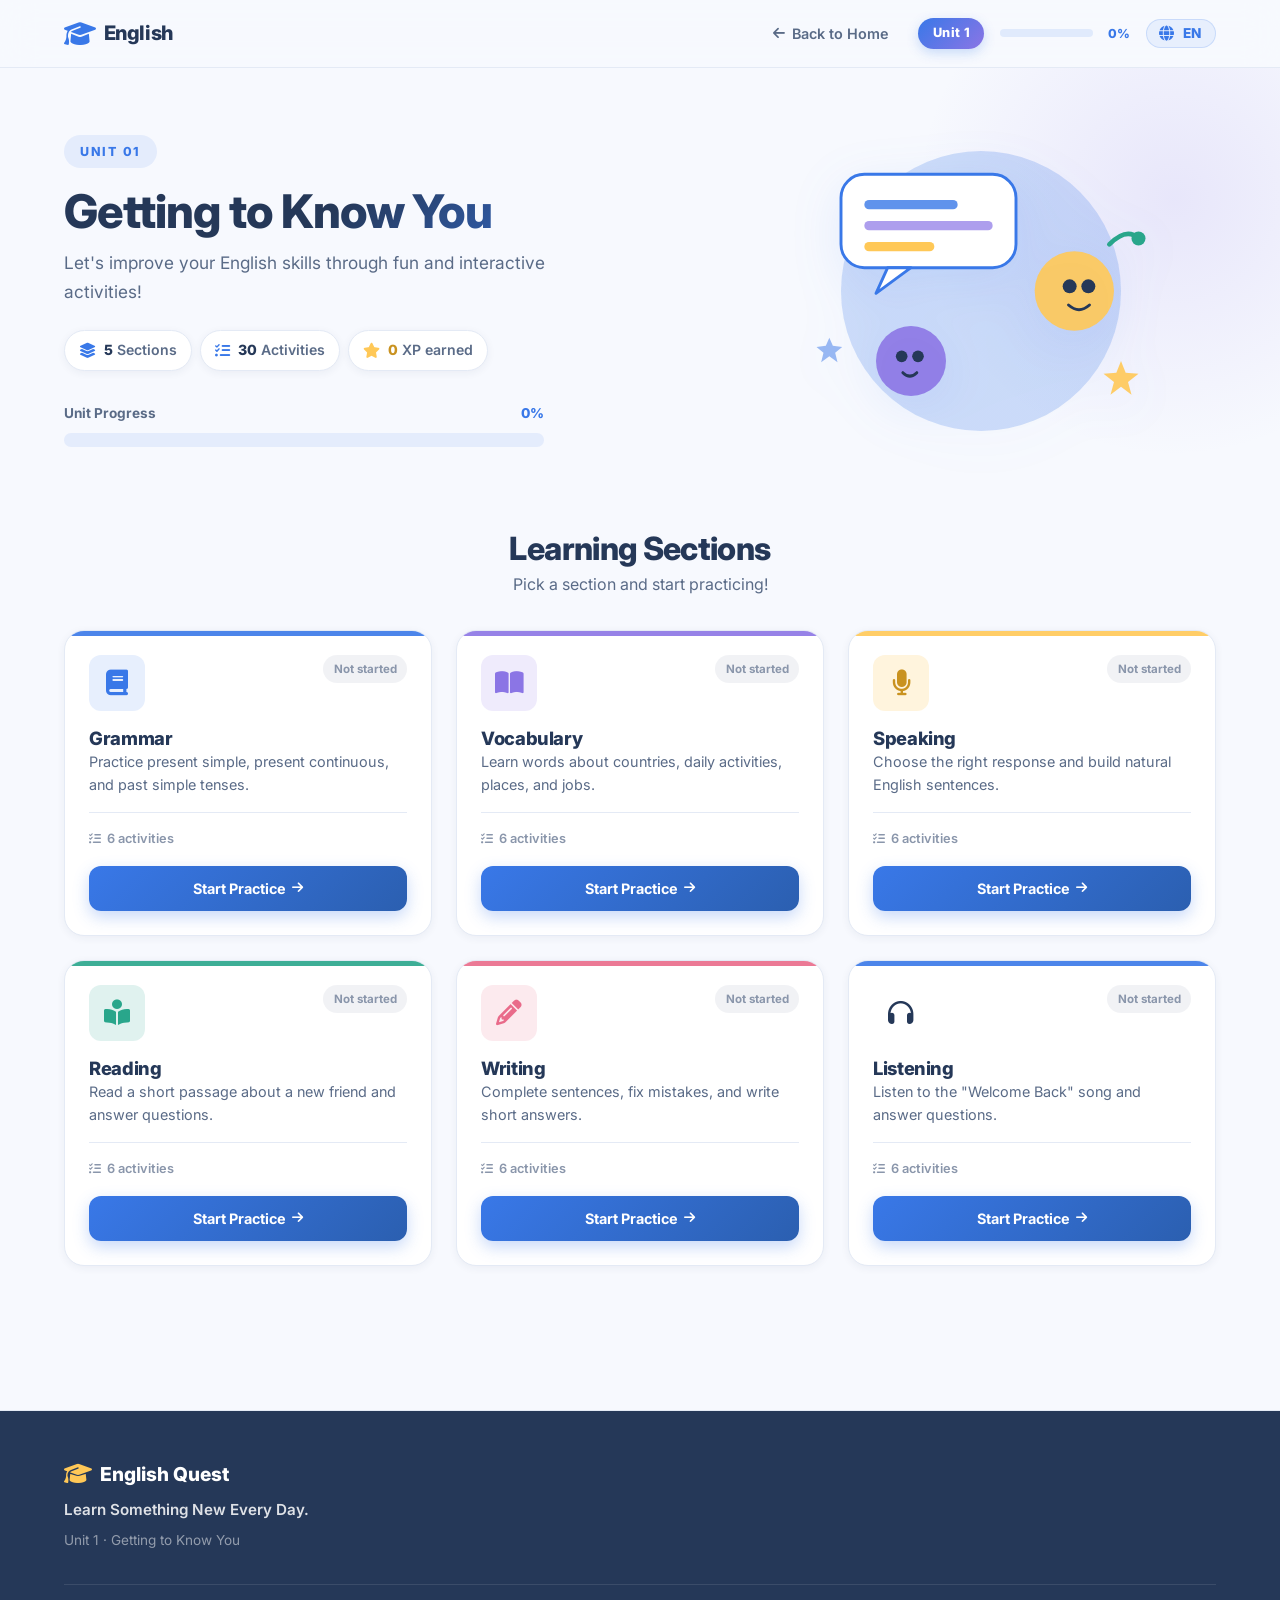
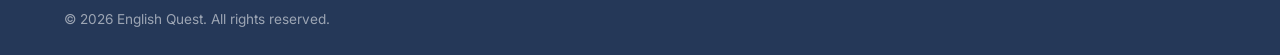
==== unit-1/unit-1.html @ ec6deb98 "version 2 of website" ====
<!DOCTYPE html>
<html lang="en" dir="ltr">
<head>
  <meta charset="UTF-8">
  <meta name="viewport" content="width=device-width, initial-scale=1.0">
  <title>Unit 1 · Getting to Know You · English Quest</title>

  <link rel="preconnect" href="https://fonts.googleapis.com">
  <link rel="preconnect" href="https://fonts.gstatic.com" crossorigin>
  <link href="https://fonts.googleapis.com/css2?family=Inter:opsz,wght@14..32,400;14..32,500;14..32,600;14..32,700;14..32,800&family=Cairo:wght@400;500;600;700;800&display=swap" rel="stylesheet">

  <link rel="stylesheet"
        href="https://cdnjs.cloudflare.com/ajax/libs/font-awesome/6.5.1/css/all.min.css"
        integrity="sha512-DTOQO9RWCH3ppGqcWaEA1BIZOC6xxalwEsw9c2QQeAIftl+Vegovlnee1c9QX4TctnWMn13TZye+giMm8e2LwA=="
        crossorigin="anonymous"
        referrerpolicy="no-referrer">

  <link rel="stylesheet" href="../css/style.css">
  <link rel="stylesheet" href="../css/unit-practice.css">
</head>
<body class="unit-page">

  <header class="navbar unit-navbar">
    <div class="container nav-container">
      <a href="../index.html" class="logo" aria-label="English Quest home">
        <i class="fa-solid fa-graduation-cap logo-icon"></i>
        <span class="logo-text">English</span>
      </a>

      <div class="unit-nav-right">
        <a href="../index.html" class="back-home-link">
          <i class="fa-solid fa-arrow-left"></i>
          <span id="backHomeLabel">Back to Home</span>
        </a>

        <span class="unit-label-badge" id="unitLabelBadge">Unit 1</span>

        <div class="nav-progress" aria-label="Unit progress">
          <div class="nav-progress-track">
            <div class="nav-progress-fill" id="navProgressFill" style="width: 0%"></div>
          </div>
          <span class="nav-progress-text" id="navProgressText">0%</span>
        </div>

        <button class="lang-switcher" id="langSwitcher" aria-label="Switch language" type="button">
          <i class="fa-solid fa-globe lang-icon"></i>
          <span class="lang-current" id="langCurrent">EN</span>
        </button>
      </div>
    </div>
  </header>

  <main class="unit-main">
    <section class="unit-hero">
      <div class="container unit-hero-container">
        <div class="unit-hero-content">
          <span class="unit-eyebrow" id="heroEyebrow">UNIT 01</span>
          <h1 class="unit-hero-title" id="heroTitle">Getting to Know You</h1>
          <p class="unit-hero-desc" id="heroDesc">
            Let's improve your English skills through fun and interactive activities!
          </p>

          <div class="unit-hero-meta">
            <div class="meta-chip">
              <i class="fa-solid fa-layer-group"></i>
              <span><strong>5</strong> <span id="heroSectionsLabel">Sections</span></span>
            </div>
            <div class="meta-chip">
              <i class="fa-solid fa-list-check"></i>
              <span><strong>30</strong> <span id="heroActivitiesLabel">Activities</span></span>
            </div>
            <div class="meta-chip meta-xp">
              <i class="fa-solid fa-star"></i>
              <span><strong id="heroXp">0</strong> <span id="heroXpLabel">XP earned</span></span>
            </div>
          </div>

          <div class="unit-progress-block">
            <div class="unit-progress-label">
              <span id="heroProgressLabel">Unit Progress</span>
              <span id="unitProgressPercent">0%</span>
            </div>
            <div class="progress-track progress-track-large">
              <div class="progress-fill" id="unitProgressFill" style="width: 0%"></div>
            </div>
          </div>
        </div>

        <div class="unit-hero-illustration" aria-hidden="true">
          <svg viewBox="0 0 360 300" fill="none" xmlns="http://www.w3.org/2000/svg">
            <circle cx="180" cy="150" r="120" fill="url(#unitGradient)" opacity="0.22"/>
            <rect x="60" y="50" width="150" height="80" rx="20" fill="#FFFFFF" stroke="#3978E8" stroke-width="2.5"/>
            <path d="M100 130 L90 152 L120 130 Z" fill="#FFFFFF" stroke="#3978E8" stroke-width="2.5" stroke-linejoin="round"/>
            <rect x="80" y="72" width="80" height="8" rx="4" fill="#3978E8" opacity="0.8"/>
            <rect x="80" y="90" width="110" height="8" rx="4" fill="#8B75E5" opacity="0.7"/>
            <rect x="80" y="108" width="60" height="8" rx="4" fill="#FFC857"/>
            <circle cx="260" cy="150" r="34" fill="#FFC857" opacity="0.9"/>
            <circle cx="256" cy="146" r="6" fill="#253858"/>
            <circle cx="272" cy="146" r="6" fill="#253858"/>
            <path d="M255 162 Q264 170 273 162" stroke="#253858" stroke-width="2.5" stroke-linecap="round" fill="none"/>
            <circle cx="120" cy="210" r="30" fill="#8B75E5" opacity="0.9"/>
            <circle cx="112" cy="206" r="5" fill="#253858"/>
            <circle cx="126" cy="206" r="5" fill="#253858"/>
            <path d="M113 220 Q119 226 125 220" stroke="#253858" stroke-width="2.5" stroke-linecap="round" fill="none"/>
            <path d="M290 110 Q305 95 315 105" stroke="#29A68B" stroke-width="4" stroke-linecap="round" fill="none"/>
            <circle cx="315" cy="105" r="6" fill="#29A68B"/>
            <path d="M300 210 L304 220 L315 221 L306 228 L309 239 L300 232 L291 239 L294 228 L285 221 L296 220 Z" fill="#FFC857" opacity="0.9"/>
            <path d="M50 190 L53 197 L61 198 L55 203 L57 211 L50 206 L43 211 L45 203 L39 198 L47 197 Z" fill="#3978E8" opacity="0.5"/>
            <defs>
              <linearGradient id="unitGradient" x1="0" y1="0" x2="360" y2="300">
                <stop offset="0%" stop-color="#3978E8"/>
                <stop offset="100%" stop-color="#8B75E5"/>
              </linearGradient>
            </defs>
          </svg>
        </div>
      </div>
    </section>

    <section class="sections-section">
      <div class="container">
        <div class="sections-header">
          <h2 class="sections-title" id="sectionsTitle">Learning Sections</h2>
          <p class="sections-subtitle" id="sectionsSubtitle">Pick a section and start practicing!</p>
        </div>

        <div class="sections-grid" id="sectionsGrid"></div>
      </div>
    </section>
  </main>

  <footer class="footer unit-footer">
    <div class="container footer-container">
      <div class="footer-brand">
        <div class="footer-logo">
          <i class="fa-solid fa-graduation-cap"></i>
          <span>English Quest</span>
        </div>
        <p class="footer-tagline">Learn Something New Every Day.</p>
        <p class="footer-sub">Unit 1 · Getting to Know You</p>
      </div>
      <div class="footer-bottom">
        <p>&copy; 2026 English Quest. All rights reserved.</p>
      </div>
    </div>
  </footer>

  <script src="js/unit-1-translations.js"></script>
  <script>
    document.addEventListener('DOMContentLoaded', function () {
      var LANG_KEY = 'englishQuestLang';
      var UNIT_KEY = 'englishQuestUnit1';

      var lang = 'en';
      try {
        var saved = localStorage.getItem(LANG_KEY);
        if (saved === 'ar') lang = 'ar';
      } catch (e) {}

      var sections = window.UNIT_1_SECTIONS || [];

      var progress = { sections: {}, xp: 0 };
      try {
        var raw = localStorage.getItem(UNIT_KEY);
        if (raw) {
          var parsed = JSON.parse(raw);
          if (parsed && typeof parsed === 'object') {
            progress = {
              sections: parsed.sections || {},
              xp: Number(parsed.xp) || 0
            };
          }
        }
      } catch (e) {}

      function applyLangToDoc() {
        var html = document.documentElement;
        html.setAttribute('lang', lang);
        html.setAttribute('dir', lang === 'ar' ? 'rtl' : 'ltr');
        var cur = document.getElementById('langCurrent');
        if (cur) cur.textContent = lang === 'ar' ? 'AR' : 'EN';
        document.title = lang === 'ar'
          ? 'مهمة الإنجليزية · الوحدة ١'
          : 'Unit 1 · Getting to Know You · English Quest';
      }

      function renderStaticLabels() {
        var backHome = document.getElementById('backHomeLabel');
        if (backHome) backHome.textContent = unit1T('common.nav.backHome', lang);

        var badge = document.getElementById('unitLabelBadge');
        if (badge) badge.textContent = unit1T('common.nav.unitLabel', lang);

        var eyebrow = document.getElementById('heroEyebrow');
        if (eyebrow) eyebrow.textContent = unit1T('hero.eyebrow', lang);

        var title = document.getElementById('heroTitle');
        if (title) title.textContent = unit1T('hero.title', lang);

        var desc = document.getElementById('heroDesc');
        if (desc) desc.textContent = unit1T('hero.desc', lang);

        var secLabel = document.getElementById('heroSectionsLabel');
        if (secLabel) secLabel.textContent = unit1T('hero.sections', lang);

        var actLabel = document.getElementById('heroActivitiesLabel');
        if (actLabel) actLabel.textContent = unit1T('hero.activities', lang);

        var xpLabel = document.getElementById('heroXpLabel');
        if (xpLabel) xpLabel.textContent = unit1T('hero.xpEarned', lang);

        var progLabel = document.getElementById('heroProgressLabel');
        if (progLabel) progLabel.textContent = unit1T('hero.progress', lang);

        var secTitle = document.getElementById('sectionsTitle');
        if (secTitle) secTitle.textContent = unit1T('hero.sectionsTitle', lang);

        var secSub = document.getElementById('sectionsSubtitle');
        if (secSub) secSub.textContent = unit1T('hero.sectionsSubtitle', lang);
      }

      function renderProgress() {
        var totalPoints = 300;
        var earned = 0;
        Object.keys(progress.sections).forEach(function (id) {
          var s = progress.sections[id];
          if (s && s.completed) earned += Number(s.score) || 0;
        });
        var percent = totalPoints > 0 ? Math.round((earned / totalPoints) * 100) : 0;

        var xpEl = document.getElementById('heroXp');
        if (xpEl) xpEl.textContent = String(progress.xp || 0);

        var pct = document.getElementById('unitProgressPercent');
        if (pct) pct.textContent = percent + '%';

        var fill = document.getElementById('unitProgressFill');
        if (fill) fill.style.width = percent + '%';

        var nFill = document.getElementById('navProgressFill');
        if (nFill) nFill.style.width = percent + '%';

        var nText = document.getElementById('navProgressText');
        if (nText) nText.textContent = percent + '%';
      }

      function renderSectionCards() {
        var grid = document.getElementById('sectionsGrid');
        if (!grid) return;
        grid.innerHTML = '';

        sections.forEach(function (sec) {
          var s = progress.sections[sec.id] || { completed: false, score: 0, total: 60, correct: 0 };

          var card = document.createElement('div');
          card.className = 'section-card' + (s.completed ? ' is-complete' : '');
          card.setAttribute('data-section', sec.id);

          var statusClass = 'status-new';
          var statusIcon = '';
          var statusLabel = unit1T('common.status.new', lang);
          if (s.completed) {
            statusClass = 'status-done';
            statusIcon = '<i class="fa-solid fa-check"></i>';
            statusLabel = unit1T('common.status.done', lang);
          } else if (s.correct > 0) {
            statusClass = 'status-progress';
            statusLabel = unit1T('common.status.progress', lang);
          }

          var name = unit1T(sec.id + '.name', lang);
          var desc = unit1T(sec.id + '.desc', lang);
          var startLabel = s.completed
            ? unit1T('common.start.retake', lang)
            : unit1T('common.start.practice', lang);
          var activitiesLabel = unit1T('common.section.activities', lang);
          var scoreBadge = s.completed
            ? '<span class="section-score-badge">' + s.score + ' / ' + s.total + '</span>'
            : '';

          card.innerHTML =
            '<div class="section-card-top">' +
              '<div class="section-icon"><i class="fa-solid ' + sec.icon + '"></i></div>' +
              '<span class="section-status ' + statusClass + '">' + statusIcon + statusLabel + '</span>' +
            '</div>' +
            '<div>' +
              '<h3 class="section-name">' + name + '</h3>' +
              '<p class="section-desc">' + desc + '</p>' +
            '</div>' +
            '<div class="section-meta">' +
              '<span class="section-activity-count"><i class="fa-solid fa-list-check"></i> 6 ' + activitiesLabel + '</span>' +
              scoreBadge +
            '</div>' +
            '<a href="' + sec.id + '-practice.html" class="section-start-btn">' +
              startLabel + ' <i class="fa-solid fa-arrow-right"></i>' +
            '</a>';

          grid.appendChild(card);
        });
      }

      function renderAll() {
        applyLangToDoc();
        renderStaticLabels();
        renderProgress();
        renderSectionCards();
      }

      renderAll();

      var switcher = document.getElementById('langSwitcher');
      if (switcher) {
        switcher.addEventListener('click', function (e) {
          e.preventDefault();
          lang = lang === 'en' ? 'ar' : 'en';
          try {
            localStorage.setItem(LANG_KEY, lang);
          } catch (err) {}
          renderAll();
        });
      }
    });
  </script>
</body>
</html>
---- css/style.css ----
:root {
  --color-primary: #3978E8;
  --color-primary-dark: #2B5FB0;
  --color-primary-light: #5B8DEF;
  --color-secondary: #8B75E5;
  --color-accent: #FFC857;
  --color-success: #29A68B;
  --color-bg: #F7F9FE;
  --color-surface: #FFFFFF;
  --color-text: #253858;
  --color-text-light: #5A6B87;
  --color-text-muted: #8A96AB;
  --color-border: #E4EAF5;

  --space-xs: 0.25rem;
  --space-sm: 0.5rem;
  --space-md: 1rem;
  --space-lg: 1.5rem;
  --space-xl: 2rem;
  --space-2xl: 3rem;
  --space-3xl: 4rem;

  --radius-sm: 8px;
  --radius-md: 12px;
  --radius-lg: 20px;
  --radius-xl: 28px;
  --radius-full: 9999px;

  --shadow-sm: 0 2px 8px rgba(37, 56, 88, 0.06);
  --shadow-md: 0 6px 20px rgba(37, 56, 88, 0.08);
  --shadow-lg: 0 12px 32px rgba(37, 56, 88, 0.12);
  --shadow-primary: 0 8px 24px rgba(57, 120, 232, 0.28);

  --transition-fast: 0.18s ease;
  --transition-base: 0.28s ease;
  --transition-slow: 0.45s ease;

  --container-max: 1200px;
  --navbar-height: 72px;

  --font-latin: 'Inter', -apple-system, BlinkMacSystemFont, 'Segoe UI', Roboto, sans-serif;
  --font-arabic: 'Cairo', 'Inter', -apple-system, BlinkMacSystemFont, 'Segoe UI', Roboto, sans-serif;
  --font-body: var(--font-latin);
}

html[lang="ar"] {
  --font-body: var(--font-arabic);
}

*,
*::before,
*::after {
  box-sizing: border-box;
  margin: 0;
  padding: 0;
}

html {
  scroll-behavior: smooth;
  scroll-padding-top: var(--navbar-height);
  -webkit-text-size-adjust: 100%;
}

body {
  font-family: var(--font-body);
  background-color: var(--color-bg);
  color: var(--color-text);
  line-height: 1.6;
  font-size: 16px;
  overflow-x: hidden;
  min-height: 100vh;
  display: flex;
  flex-direction: column;
  transition: font-family var(--transition-fast);
}

main { flex: 1; }

img, svg { display: block; max-width: 100%; }

button {
  font-family: inherit;
  cursor: pointer;
  border: none;
  background: none;
  color: inherit;
}

a { text-decoration: none; color: inherit; }

ul { list-style: none; }

i { line-height: 1; }

.container {
  width: 100%;
  max-width: var(--container-max);
  margin-inline: auto;
  padding-inline: var(--space-lg);
}

h1, h2, h3, h4 {
  font-weight: 800;
  line-height: 1.2;
  letter-spacing: -0.02em;
  color: var(--color-text);
}

.navbar {
  position: sticky;
  top: 0;
  z-index: 100;
  background: rgba(247, 249, 254, 0.85);
  backdrop-filter: blur(16px);
  -webkit-backdrop-filter: blur(16px);
  border-bottom: 1px solid var(--color-border);
  height: var(--navbar-height);
  display: flex;
  align-items: center;
}

.nav-container {
  display: flex;
  align-items: center;
  justify-content: space-between;
  gap: var(--space-lg);
}

.logo {
  display: flex;
  align-items: center;
  gap: var(--space-sm);
  color: var(--color-primary);
  font-weight: 800;
  font-size: 1.25rem;
  letter-spacing: -0.02em;
  transition: transform var(--transition-fast);
}

.logo:hover { transform: scale(1.02); }

.logo-icon {
  font-size: 1.6rem;
  flex-shrink: 0;
  color: var(--color-primary);
}

.logo-text { color: var(--color-text); }

.nav-links {
  display: flex;
  align-items: center;
  gap: var(--space-xl);
}

.nav-link {
  font-weight: 600;
  font-size: 0.95rem;
  color: var(--color-text-light);
  position: relative;
  padding: var(--space-xs) 0;
  transition: color var(--transition-fast);
}

.nav-link::after {
  content: '';
  position: absolute;
  bottom: -2px;
  inset-inline-start: 0;
  width: 0;
  height: 2.5px;
  border-radius: var(--radius-full);
  background: var(--color-primary);
  transition: width var(--transition-base);
}

.nav-link:hover,
.nav-link.active { color: var(--color-primary); }

.nav-link:hover::after,
.nav-link.active::after { width: 100%; }

.grade-badge {
  background: linear-gradient(135deg, var(--color-primary), var(--color-secondary));
  color: #fff;
  font-size: 0.8rem;
  font-weight: 700;
  padding: 0.35rem 0.9rem;
  border-radius: var(--radius-full);
  letter-spacing: 0.02em;
  box-shadow: 0 4px 12px rgba(57, 120, 232, 0.25);
  white-space: nowrap;
}

.lang-switcher {
  display: inline-flex;
  align-items: center;
  gap: 0.4rem;
  font-weight: 700;
  font-size: 0.85rem;
  color: var(--color-primary);
  background: rgba(57, 120, 232, 0.08);
  border: 1px solid rgba(57, 120, 232, 0.18);
  padding: 0.4rem 0.75rem;
  border-radius: var(--radius-full);
  transition: background var(--transition-fast),
              border-color var(--transition-fast),
              color var(--transition-fast),
              transform var(--transition-fast);
  letter-spacing: 0.03em;
}

.lang-switcher:hover {
  background: rgba(57, 120, 232, 0.16);
  border-color: rgba(57, 120, 232, 0.35);
  transform: translateY(-1px);
}

.lang-switcher:active { transform: translateY(0); }

.lang-icon { font-size: 0.95rem; flex-shrink: 0; }

.lang-current {
  font-weight: 800;
  min-width: 1.6em;
  text-align: center;
  line-height: 1;
}

.lang-switcher-mobile {
  align-self: flex-start;
  margin-top: var(--space-xs);
}

.mobile-toggle {
  display: none;
  align-items: center;
  justify-content: center;
  width: 44px;
  height: 44px;
  border-radius: var(--radius-md);
  color: var(--color-text);
  font-size: 1.2rem;
  transition: background var(--transition-fast);
}

.mobile-toggle:hover { background: rgba(57, 120, 232, 0.08); }

.mobile-nav {
  display: none;
  flex-direction: column;
  gap: var(--space-md);
  padding: var(--space-lg);
  background: var(--color-surface);
  border-top: 1px solid var(--color-border);
  box-shadow: var(--shadow-md);
  position: absolute;
  top: var(--navbar-height);
  left: 0;
  right: 0;
  z-index: 99;
  animation: slideDown 0.25s ease;
}

.mobile-nav.open { display: flex; }

.mobile-nav .nav-link {
  font-size: 1.05rem;
  padding: var(--space-sm) 0;
}

.mobile-badge { align-self: flex-start; }

@keyframes slideDown {
  from { opacity: 0; transform: translateY(-8px); }
  to { opacity: 1; transform: translateY(0); }
}

.hero {
  padding: var(--space-3xl) 0 var(--space-2xl);
  position: relative;
  overflow: hidden;
}

.hero::before {
  content: '';
  position: absolute;
  top: -20%;
  inset-inline-end: -10%;
  width: 600px;
  height: 600px;
  background: radial-gradient(circle, rgba(139, 117, 229, 0.12) 0%, transparent 70%);
  border-radius: 50%;
  pointer-events: none;
  z-index: 0;
}

.hero-container {
  display: grid;
  grid-template-columns: 1.1fr 0.9fr;
  gap: var(--space-2xl);
  align-items: center;
  position: relative;
  z-index: 1;
}

.hero-content { max-width: 560px; }

.hero-badge {
  display: inline-block;
  background: rgba(57, 120, 232, 0.1);
  color: var(--color-primary);
  font-weight: 700;
  font-size: 0.85rem;
  padding: 0.4rem 1rem;
  border-radius: var(--radius-full);
  margin-bottom: var(--space-md);
  letter-spacing: 0.03em;
}

.hero-title {
  font-size: clamp(2.25rem, 4.5vw, 3.25rem);
  margin-bottom: var(--space-sm);
  background: linear-gradient(135deg, var(--color-text) 40%, var(--color-primary) 100%);
  -webkit-background-clip: text;
  background-clip: text;
  -webkit-text-fill-color: transparent;
}

.hero-subtitle {
  font-size: clamp(1.4rem, 2.5vw, 1.9rem);
  font-weight: 700;
  color: var(--color-primary);
  margin-bottom: var(--space-md);
}

.hero-description {
  font-size: 1.1rem;
  color: var(--color-text-light);
  margin-bottom: var(--space-xl);
  line-height: 1.7;
  max-width: 480px;
}

.btn {
  display: inline-flex;
  align-items: center;
  justify-content: center;
  gap: var(--space-sm);
  font-weight: 700;
  font-size: 1rem;
  padding: 0.85rem 1.75rem;
  border-radius: var(--radius-full);
  transition: transform var(--transition-fast),
              box-shadow var(--transition-fast),
              background var(--transition-fast);
  white-space: nowrap;
  letter-spacing: -0.01em;
}

.btn-primary {
  background: linear-gradient(135deg, var(--color-primary), var(--color-primary-dark));
  color: #fff;
  box-shadow: var(--shadow-primary);
}

.btn-primary:hover {
  transform: translateY(-2px);
  box-shadow: 0 12px 28px rgba(57, 120, 232, 0.38);
}

.btn-primary:active { transform: translateY(0); }

.btn-explore i {
  transition: transform var(--transition-fast);
}

.btn-explore:hover i {
  transform: translateX(3px);
}

[dir="rtl"] .btn-explore i {
  transform: scaleX(-1);
}

[dir="rtl"] .btn-explore:hover i {
  transform: scaleX(-1) translateX(3px);
}

.hero-illustration {
  display: flex;
  justify-content: center;
  align-items: center;
}

.hero-svg {
  width: 100%;
  max-width: 460px;
  height: auto;
  filter: drop-shadow(0 12px 24px rgba(57, 120, 232, 0.12));
  animation: floatY 5s ease-in-out infinite;
}

@keyframes floatY {
  0%, 100% { transform: translateY(0); }
  50% { transform: translateY(-10px); }
}

.stats {
  padding: var(--space-xl) 0 var(--space-2xl);
}

.stats-container {
  display: grid;
  grid-template-columns: repeat(3, 1fr);
  gap: var(--space-lg);
}

.stat-card {
  background: var(--color-surface);
  border-radius: var(--radius-lg);
  padding: var(--space-lg) var(--space-xl);
  display: flex;
  align-items: center;
  gap: var(--space-md);
  box-shadow: var(--shadow-sm);
  border: 1px solid var(--color-border);
  transition: transform var(--transition-base), box-shadow var(--transition-base);
}

.stat-card:hover {
  transform: translateY(-4px);
  box-shadow: var(--shadow-md);
}

.stat-icon {
  display: flex;
  align-items: center;
  justify-content: center;
  width: 56px;
  height: 56px;
  border-radius: var(--radius-md);
  background: rgba(57, 120, 232, 0.1);
  color: var(--color-primary);
  font-size: 1.4rem;
  flex-shrink: 0;
}

.stat-card[data-stat="lessons"] .stat-icon {
  background: rgba(139, 117, 229, 0.12);
  color: var(--color-secondary);
}

.stat-card[data-stat="quizzes"] .stat-icon {
  background: rgba(255, 200, 87, 0.2);
  color: #C99220;
}

.stat-info { display: flex; flex-direction: column; }

.stat-number {
  font-size: 2rem;
  font-weight: 800;
  line-height: 1.1;
  color: var(--color-text);
  letter-spacing: -0.03em;
}

.stat-label {
  font-size: 0.9rem;
  font-weight: 600;
  color: var(--color-text-muted);
}

.units {
  padding: var(--space-2xl) 0 var(--space-3xl);
}

.section-header {
  text-align: center;
  max-width: 640px;
  margin: 0 auto var(--space-2xl);
}

.section-title {
  font-size: clamp(1.75rem, 3vw, 2.25rem);
  margin-bottom: var(--space-sm);
}

.section-subtitle {
  font-size: 1.05rem;
  color: var(--color-text-light);
}

.units-grid {
  display: grid;
  grid-template-columns: repeat(4, 1fr);
  gap: var(--space-lg);
}

.unit-card {
  background: var(--color-surface);
  border-radius: var(--radius-lg);
  padding: var(--space-lg);
  border: 1px solid var(--color-border);
  box-shadow: var(--shadow-sm);
  display: flex;
  flex-direction: column;
  gap: var(--space-md);
  cursor: pointer;
  position: relative;
  overflow: hidden;
  transition: transform var(--transition-base),
              box-shadow var(--transition-base),
              border-color var(--transition-base);
  animation: fadeInUp 0.5s ease backwards;
}

.unit-card::before {
  content: '';
  position: absolute;
  top: 0;
  inset-inline: 0;
  height: 4px;
  background: linear-gradient(90deg, var(--color-primary), var(--color-secondary));
  opacity: 0;
  transition: opacity var(--transition-base);
}

.unit-card:hover {
  transform: translateY(-6px);
  box-shadow: var(--shadow-lg);
  border-color: rgba(57, 120, 232, 0.3);
}

.unit-card:hover::before { opacity: 1; }
.unit-card:active { transform: translateY(-2px); }

.unit-card-header {
  display: flex;
  align-items: center;
  justify-content: space-between;
}

.unit-number {
  font-size: 0.75rem;
  font-weight: 800;
  letter-spacing: 0.06em;
  text-transform: uppercase;
  color: var(--color-primary);
  background: rgba(57, 120, 232, 0.1);
  padding: 0.3rem 0.7rem;
  border-radius: var(--radius-full);
}

.unit-quiz-indicator {
  display: inline-flex;
  align-items: center;
  gap: 0.25rem;
  font-size: 0.7rem;
  font-weight: 700;
  color: #C99220;
  background: rgba(255, 200, 87, 0.2);
  padding: 0.25rem 0.55rem;
  border-radius: var(--radius-full);
}

.unit-quiz-indicator i { font-size: 0.7rem; }

.unit-icon {
  display: flex;
  align-items: center;
  justify-content: center;
  width: 60px;
  height: 60px;
  border-radius: var(--radius-md);
  background: linear-gradient(135deg, rgba(57, 120, 232, 0.12), rgba(139, 117, 229, 0.12));
  color: var(--color-primary);
  font-size: 1.6rem;
  margin-block: var(--space-xs);
}

.unit-title {
  font-size: 1.05rem;
  font-weight: 700;
  line-height: 1.35;
  color: var(--color-text);
  font-family: var(--font-latin);
  direction: ltr;
  text-align: start;
}

[dir="rtl"] .unit-title { text-align: right; }

.unit-description {
  font-size: 0.875rem;
  color: var(--color-text-light);
  line-height: 1.55;
  flex-grow: 1;
}

.unit-footer {
  display: flex;
  align-items: center;
  justify-content: space-between;
  gap: var(--space-sm);
  margin-top: var(--space-xs);
  padding-top: var(--space-md);
  border-top: 1px solid var(--color-border);
}

.unit-lessons {
  display: inline-flex;
  align-items: center;
  gap: 0.35rem;
  font-size: 0.8rem;
  font-weight: 600;
  color: var(--color-text-muted);
}

.unit-lessons i { font-size: 0.8rem; }

.unit-start {
  font-size: 0.85rem;
  font-weight: 700;
  color: var(--color-primary);
  display: inline-flex;
  align-items: center;
  gap: 0.25rem;
  transition: gap var(--transition-fast), color var(--transition-fast);
}

.unit-start i { font-size: 0.8rem; transition: transform var(--transition-fast); }

.unit-card:hover .unit-start {
  gap: 0.45rem;
  color: var(--color-primary-dark);
}

.unit-card:hover .unit-start i { transform: translateX(2px); }

[dir="rtl"] .unit-start i { transform: scaleX(-1); }
[dir="rtl"] .unit-card:hover .unit-start i {
  transform: scaleX(-1) translateX(2px);
}

.unit-card:nth-child(1) { animation-delay: 0.05s; }
.unit-card:nth-child(2) { animation-delay: 0.1s; }
.unit-card:nth-child(3) { animation-delay: 0.15s; }
.unit-card:nth-child(4) { animation-delay: 0.2s; }
.unit-card:nth-child(5) { animation-delay: 0.25s; }
.unit-card:nth-child(6) { animation-delay: 0.3s; }
.unit-card:nth-child(7) { animation-delay: 0.35s; }
.unit-card:nth-child(8) { animation-delay: 0.4s; }

@keyframes fadeInUp {
  from { opacity: 0; transform: translateY(24px); }
  to { opacity: 1; transform: translateY(0); }
}

.about {
  padding: 0 0 var(--space-2xl);
}

.about-card {
  background: var(--color-surface);
  border-radius: var(--radius-xl);
  border: 1px solid var(--color-border);
  box-shadow: var(--shadow-md);
  padding: var(--space-xl) var(--space-2xl);
  display: flex;
  gap: var(--space-xl);
  align-items: flex-start;
  position: relative;
  overflow: hidden;
}

.about-card::before {
  content: '';
  position: absolute;
  top: 0;
  inset-inline-start: 0;
  width: 6px;
  height: 100%;
  background: linear-gradient(180deg, var(--color-primary), var(--color-secondary));
}

.about-icon {
  display: flex;
  align-items: center;
  justify-content: center;
  width: 72px;
  height: 72px;
  border-radius: var(--radius-lg);
  background: rgba(57, 120, 232, 0.1);
  color: var(--color-primary);
  font-size: 2rem;
  flex-shrink: 0;
}

.about-content { flex: 1; }

.about-title {
  font-size: clamp(1.35rem, 2.2vw, 1.75rem);
  margin-bottom: var(--space-sm);
  color: var(--color-text);
}

.about-text {
  font-size: 1.02rem;
  color: var(--color-text-light);
  line-height: 1.75;
  margin-bottom: var(--space-lg);
  max-width: 720px;
}

.about-points {
  display: flex;
  flex-direction: column;
  gap: var(--space-sm);
}

.about-points li {
  display: flex;
  align-items: flex-start;
  gap: var(--space-sm);
  font-size: 0.95rem;
  color: var(--color-text-light);
  line-height: 1.6;
}

.about-points li i {
  color: var(--color-success);
  font-size: 1.05rem;
  margin-top: 0.2rem;
  flex-shrink: 0;
}

.learning-tip {
  padding: 0 0 var(--space-3xl);
}

.tip-card {
  background: linear-gradient(135deg, rgba(57, 120, 232, 0.08), rgba(139, 117, 229, 0.08));
  border: 1px solid rgba(57, 120, 232, 0.15);
  border-radius: var(--radius-xl);
  padding: var(--space-xl) var(--space-2xl);
  display: flex;
  align-items: center;
  gap: var(--space-xl);
  position: relative;
  overflow: hidden;
  box-shadow: var(--shadow-sm);
}

.tip-card::after {
  content: '';
  position: absolute;
  top: -40%;
  inset-inline-end: -5%;
  width: 280px;
  height: 280px;
  background: radial-gradient(circle, rgba(255, 200, 87, 0.25) 0%, transparent 70%);
  border-radius: 50%;
  pointer-events: none;
}

.tip-icon {
  display: flex;
  align-items: center;
  justify-content: center;
  width: 76px;
  height: 76px;
  border-radius: var(--radius-lg);
  background: var(--color-surface);
  color: var(--color-accent);
  font-size: 2rem;
  flex-shrink: 0;
  box-shadow: var(--shadow-md);
}

.tip-content { flex: 1; position: relative; z-index: 1; }

.tip-title {
  font-size: 1.5rem;
  margin-bottom: var(--space-xs);
  color: var(--color-text);
}

.tip-text {
  font-size: 1.05rem;
  color: var(--color-text-light);
  line-height: 1.6;
  max-width: 540px;
}

.tip-illustration {
  flex-shrink: 0;
  width: 120px;
  height: 120px;
  position: relative;
  z-index: 1;
}

.tip-illustration svg { width: 100%; height: 100%; }

.footer {
  background: var(--color-text);
  color: #E8EDF6;
  padding: var(--space-2xl) 0 var(--space-lg);
  margin-top: auto;
}

.footer-container {
  display: flex;
  flex-direction: column;
  gap: var(--space-xl);
}

.footer-brand {
  display: flex;
  flex-direction: column;
  gap: var(--space-sm);
}

.footer-logo {
  display: flex;
  align-items: center;
  gap: var(--space-sm);
  font-weight: 800;
  font-size: 1.2rem;
  color: #fff;
}

.footer-logo i {
  font-size: 1.4rem;
  color: var(--color-accent);
}

.footer-tagline {
  font-size: 0.95rem;
  color: rgba(255, 255, 255, 0.85);
  font-weight: 600;
}

.footer-sub {
  font-size: 0.85rem;
  color: rgba(255, 255, 255, 0.5);
}

.footer-bottom {
  border-top: 1px solid rgba(255, 255, 255, 0.1);
  padding-top: var(--space-lg);
  font-size: 0.85rem;
  color: rgba(255, 255, 255, 0.55);
}

.modal-overlay {
  position: fixed;
  inset: 0;
  background: rgba(37, 56, 88, 0.55);
  backdrop-filter: blur(4px);
  -webkit-backdrop-filter: blur(4px);
  display: flex;
  align-items: center;
  justify-content: center;
  padding: var(--space-lg);
  z-index: 200;
  opacity: 0;
  visibility: hidden;
  transition: opacity var(--transition-base), visibility var(--transition-base);
}

.modal-overlay.open { opacity: 1; visibility: visible; }

.modal-content {
  background: var(--color-surface);
  border-radius: var(--radius-xl);
  padding: var(--space-2xl) var(--space-xl) var(--space-xl);
  max-width: 420px;
  width: 100%;
  text-align: center;
  position: relative;
  box-shadow: var(--shadow-lg);
  transform: scale(0.9) translateY(12px);
  transition: transform var(--transition-base);
}

.modal-overlay.open .modal-content { transform: scale(1) translateY(0); }

.modal-close {
  position: absolute;
  top: var(--space-md);
  inset-inline-end: var(--space-md);
  display: flex;
  align-items: center;
  justify-content: center;
  width: 36px;
  height: 36px;
  border-radius: var(--radius-full);
  color: var(--color-text-muted);
  background: var(--color-bg);
  font-size: 1rem;
  transition: background var(--transition-fast), color var(--transition-fast);
}

.modal-close:hover {
  background: rgba(57, 120, 232, 0.1);
  color: var(--color-primary);
}

.modal-icon {
  display: flex;
  align-items: center;
  justify-content: center;
  margin: 0 auto var(--space-md);
  width: 88px;
  height: 88px;
  border-radius: 50%;
  background: rgba(57, 120, 232, 0.08);
  color: var(--color-primary);
  font-size: 2.2rem;
}

.modal-title { font-size: 1.5rem; margin-bottom: var(--space-sm); }

.modal-text {
  color: var(--color-text-light);
  font-size: 0.98rem;
  margin-bottom: var(--space-lg);
  line-height: 1.6;
}

.modal-btn { width: 100%; }

@media (max-width: 1024px) {
  .units-grid { grid-template-columns: repeat(3, 1fr); }
  .hero-container { gap: var(--space-xl); }
  .tip-card { padding: var(--space-lg) var(--space-xl); }
  .about-card { padding: var(--space-lg) var(--space-xl); }
}

@media (max-width: 900px) {
  .units-grid { grid-template-columns: repeat(2, 1fr); }

  .hero-container {
    grid-template-columns: 1fr;
    text-align: center;
    gap: var(--space-xl);
  }

  .hero-content { max-width: 100%; margin-inline: auto; }
  .hero-description { margin-inline: auto; }
  .hero-illustration { order: -1; }
  .hero-svg { max-width: 340px; }

  .stats-container {
    grid-template-columns: repeat(3, 1fr);
    gap: var(--space-md);
  }

  .stat-card {
    flex-direction: column;
    text-align: center;
    padding: var(--space-lg) var(--space-md);
    gap: var(--space-sm);
  }

  .stat-number { font-size: 1.75rem; }

  .tip-card {
    flex-direction: column;
    text-align: center;
    gap: var(--space-lg);
    padding: var(--space-xl);
  }

  .tip-text { margin-inline: auto; }

  .about-card {
    flex-direction: column;
    align-items: center;
    text-align: center;
    gap: var(--space-lg);
    padding: var(--space-xl);
  }

  .about-card::before {
    width: 100%;
    height: 5px;
  }

  .about-text { margin-inline: auto; }
  .about-points { align-items: flex-start; text-align: start; }
}

@media (max-width: 768px) {
  .container { padding-inline: var(--space-md); }

  .nav-links { display: none; }
  .mobile-toggle { display: flex; }

  .hero { padding: var(--space-2xl) 0 var(--space-xl); }
  .hero-title { font-size: 2.15rem; }
  .hero-subtitle { font-size: 1.4rem; }
  .hero-description { font-size: 1rem; }
  .btn { padding: 0.8rem 1.5rem; font-size: 0.95rem; }

  .stats { padding: var(--space-md) 0 var(--space-xl); }
  .stats-container {
    grid-template-columns: repeat(3, 1fr);
    gap: var(--space-sm);
  }

  .stat-card { padding: var(--space-md) var(--space-sm); }
  .stat-icon { width: 48px; height: 48px; font-size: 1.15rem; }
  .stat-number { font-size: 1.5rem; }
  .stat-label { font-size: 0.78rem; }

  .units { padding: var(--space-xl) 0 var(--space-2xl); }
  .section-header { margin-bottom: var(--space-xl); }
  .units-grid { gap: var(--space-md); }
  .unit-card { padding: var(--space-md); }

  .about { padding-bottom: var(--space-xl); }
  .about-card { padding: var(--space-lg); }
  .about-icon { width: 60px; height: 60px; font-size: 1.6rem; }
  .about-title { font-size: 1.3rem; }
  .about-text { font-size: 0.95rem; }
  .about-points li { font-size: 0.88rem; }

  .learning-tip { padding-bottom: var(--space-2xl); }
}

@media (max-width: 540px) {
  .units-grid { grid-template-columns: 1fr; }

  .stats-container { grid-template-columns: 1fr; gap: var(--space-sm); }

  .stat-card {
    flex-direction: row;
    text-align: left;
    padding: var(--space-md) var(--space-lg);
  }

  [dir="rtl"] .stat-card {
    flex-direction: row;
    text-align: right;
  }

  .stat-info {
    flex-direction: row;
    align-items: baseline;
    gap: var(--space-sm);
  }

  .stat-label { font-size: 0.85rem; }

  .hero-title { font-size: 1.9rem; }
  .hero-subtitle { font-size: 1.25rem; }

  .modal-content { padding: var(--space-xl) var(--space-lg) var(--space-lg); }

  .tip-title { font-size: 1.25rem; }
  .tip-text { font-size: 0.95rem; }
  .tip-illustration { width: 90px; height: 90px; }

  .lang-switcher { padding: 0.35rem 0.6rem; font-size: 0.78rem; }
}

[dir="rtl"] .about-card::before {
  inset-inline-start: auto;
  inset-inline-end: 0;
}

[dir="rtl"] .about-points li {
  flex-direction: row;
}

[dir="rtl"] .about-points li i {
  margin-top: 0.2rem;
}

html[lang="ar"] h1,
html[lang="ar"] h2,
html[lang="ar"] h3,
html[lang="ar"] h4 {
  letter-spacing: 0;
  line-height: 1.35;
}

html[lang="ar"] .hero-title {
  background: linear-gradient(135deg, var(--color-text) 40%, var(--color-primary) 100%);
  -webkit-background-clip: text;
  background-clip: text;
  -webkit-text-fill-color: transparent;
}

html[lang="ar"] .hero-description,
html[lang="ar"] .tip-text,
html[lang="ar"] .section-subtitle,
html[lang="ar"] .about-text {
  line-height: 1.85;
}

html[lang="ar"] .unit-title {
  font-family: var(--font-latin);
  direction: ltr;
  text-align: right;
}

html[lang="ar"] .stat-number {
  font-family: var(--font-arabic);
  letter-spacing: 0;
  font-feature-settings: 'tnum';
}

html[lang="ar"] .unit-number,
html[lang="ar"] .grade-badge,
html[lang="ar"] .lang-switcher,
html[lang="ar"] .hero-badge,
html[lang="ar"] .unit-quiz-indicator {
  letter-spacing: 0;
}

@media (prefers-reduced-motion: reduce) {
  *,
  *::before,
  *::after {
    animation-duration: 0.01ms !important;
    animation-iteration-count: 1 !important;
    transition-duration: 0.01ms !important;
    scroll-behavior: auto !important;
  }
}

button:focus-visible,
a:focus-visible {
  outline: 2.5px solid var(--color-primary);
  outline-offset: 3px;
  border-radius: var(--radius-sm);
}

::selection {
  background: rgba(57, 120, 232, 0.2);
  color: var(--color-text);
}

.unit-card-locked {
  cursor: not-allowed;
  opacity: 0.85;
}

.unit-card-locked:hover {
  transform: none;
  box-shadow: var(--shadow-sm);
  border-color: var(--color-border);
}

.unit-card-locked:hover::before {
  opacity: 0;
}

.unit-card-locked .unit-title,
.unit-card-locked .unit-description,
.unit-card-locked .unit-number,
.unit-card-locked .unit-lessons {
  filter: grayscale(0.4);
}

.unit-card-locked .unit-icon {
  background: linear-gradient(135deg, rgba(138, 150, 171, 0.15), rgba(138, 150, 171, 0.1));
  color: var(--color-text-muted);
}

.unit-card-locked .unit-start {
  color: var(--color-text-muted);
}

.unit-card-locked .unit-quiz-indicator {
  background: rgba(138, 150, 171, 0.15);
  color: var(--color-text-muted);
}

.unit-lock-overlay {
  position: absolute;
  inset: 0;
  background: rgba(37, 56, 88, 0.55);
  backdrop-filter: blur(2px);
  -webkit-backdrop-filter: blur(2px);
  display: flex;
  flex-direction: column;
  align-items: center;
  justify-content: center;
  gap: var(--space-sm);
  border-radius: var(--radius-lg);
  color: #fff;
  z-index: 2;
  transition: background var(--transition-base);
}

.unit-lock-icon {
  display: flex;
  align-items: center;
  justify-content: center;
  width: 56px;
  height: 56px;
  border-radius: var(--radius-full);
  background: rgba(255, 255, 255, 0.2);
  font-size: 1.5rem;
  color: #fff;
  border: 2px solid rgba(255, 255, 255, 0.35);
}

.unit-lock-text {
  font-size: 0.85rem;
  font-weight: 700;
  letter-spacing: 0.05em;
  text-transform: uppercase;
  color: #fff;
}

html[lang="ar"] .unit-lock-text {
  letter-spacing: 0;
  text-transform: none;
}
---- css/unit-practice.css ----
:root {
  --sec-grammar: #3978E8;
  --sec-grammar-soft: rgba(57, 120, 232, 0.12);
  --sec-vocabulary: #8B75E5;
  --sec-vocabulary-soft: rgba(139, 117, 229, 0.14);
  --sec-speaking: #FFC857;
  --sec-speaking-soft: rgba(255, 200, 87, 0.2);
  --sec-reading: #29A68B;
  --sec-reading-soft: rgba(41, 166, 139, 0.14);
  --sec-writing: #E96B8A;
  --sec-writing-soft: rgba(233, 107, 138, 0.14);

  --feedback-correct: #29A68B;
  --feedback-correct-soft: rgba(41, 166, 139, 0.1);
  --feedback-incorrect: #E4574C;
  --feedback-incorrect-soft: rgba(228, 87, 76, 0.1);

  --unit-navbar-height: 68px;
}

.unit-page {
  background-color: var(--color-bg);
}

.unit-main {
  flex: 1;
  padding-bottom: var(--space-2xl);
}

.progress-track {
  width: 100%;
  height: 10px;
  background: rgba(57, 120, 232, 0.1);
  border-radius: var(--radius-full);
  overflow: hidden;
  position: relative;
}

.progress-track-large {
  height: 14px;
}

.progress-fill {
  height: 100%;
  background: linear-gradient(90deg, var(--color-primary), var(--color-secondary));
  border-radius: var(--radius-full);
  transition: width 0.45s cubic-bezier(0.22, 1, 0.36, 1);
  min-width: 0;
}

.unit-navbar {
  height: var(--unit-navbar-height);
}

.unit-nav-right {
  display: flex;
  align-items: center;
  gap: var(--space-md);
}

.back-home-link {
  display: inline-flex;
  align-items: center;
  gap: 0.4rem;
  font-size: 0.9rem;
  font-weight: 600;
  color: var(--color-text-light);
  padding: 0.45rem 0.85rem;
  border-radius: var(--radius-full);
  transition: background var(--transition-fast), color var(--transition-fast);
}

.back-home-link:hover {
  background: rgba(57, 120, 232, 0.08);
  color: var(--color-primary);
}

.back-home-link i {
  font-size: 0.85rem;
  transition: transform var(--transition-fast);
}

.back-home-link:hover i {
  transform: translateX(-2px);
}

[dir="rtl"] .back-home-link i {
  transform: scaleX(-1);
}

[dir="rtl"] .back-home-link:hover i {
  transform: scaleX(-1) translateX(-2px);
}

.unit-label-badge {
  background: linear-gradient(135deg, var(--color-primary), var(--color-secondary));
  color: #fff;
  font-size: 0.8rem;
  font-weight: 800;
  padding: 0.35rem 0.9rem;
  border-radius: var(--radius-full);
  letter-spacing: 0.03em;
  box-shadow: 0 4px 12px rgba(57, 120, 232, 0.25);
  white-space: nowrap;
}

.nav-progress {
  display: flex;
  align-items: center;
  gap: 0.5rem;
  min-width: 130px;
}

.nav-progress-track {
  flex: 1;
  height: 8px;
  background: rgba(57, 120, 232, 0.12);
  border-radius: var(--radius-full);
  overflow: hidden;
}

.nav-progress-fill {
  height: 100%;
  background: linear-gradient(90deg, var(--color-primary), var(--color-secondary));
  border-radius: var(--radius-full);
  transition: width 0.45s cubic-bezier(0.22, 1, 0.36, 1);
}

.nav-progress-text {
  font-size: 0.78rem;
  font-weight: 800;
  color: var(--color-primary);
  min-width: 2.4em;
  text-align: right;
}

[dir="rtl"] .nav-progress-text {
  text-align: left;
}

.unit-view {
  animation: viewFadeIn 0.35s ease;
}

@keyframes viewFadeIn {
  from { opacity: 0; transform: translateY(8px); }
  to   { opacity: 1; transform: translateY(0); }
}

.unit-hero {
  padding: var(--space-2xl) 0 var(--space-xl);
  position: relative;
  overflow: hidden;
}

.unit-hero::before {
  content: '';
  position: absolute;
  top: -30%;
  inset-inline-end: -12%;
  width: 520px;
  height: 520px;
  background: radial-gradient(circle, rgba(139, 117, 229, 0.14) 0%, transparent 70%);
  border-radius: 50%;
  pointer-events: none;
  z-index: 0;
}

.unit-hero-container {
  display: grid;
  grid-template-columns: 1.15fr 0.85fr;
  gap: var(--space-2xl);
  align-items: center;
  position: relative;
  z-index: 1;
}

.unit-hero-content {
  max-width: 600px;
}

.unit-eyebrow {
  display: inline-block;
  font-size: 0.78rem;
  font-weight: 800;
  letter-spacing: 0.14em;
  color: var(--color-primary);
  background: rgba(57, 120, 232, 0.1);
  padding: 0.4rem 1rem;
  border-radius: var(--radius-full);
  margin-bottom: var(--space-md);
}

.unit-hero-title {
  font-size: clamp(2rem, 4vw, 2.9rem);
  margin-bottom: var(--space-sm);
  background: linear-gradient(135deg, var(--color-text) 45%, var(--color-primary) 100%);
  -webkit-background-clip: text;
  background-clip: text;
  -webkit-text-fill-color: transparent;
}

.unit-hero-desc {
  font-size: 1.08rem;
  color: var(--color-text-light);
  line-height: 1.7;
  max-width: 520px;
  margin-bottom: var(--space-lg);
}

.unit-hero-meta {
  display: flex;
  flex-wrap: wrap;
  gap: var(--space-sm);
  margin-bottom: var(--space-xl);
}

.meta-chip {
  display: inline-flex;
  align-items: center;
  gap: 0.45rem;
  font-size: 0.88rem;
  font-weight: 600;
  color: var(--color-text-light);
  background: var(--color-surface);
  border: 1px solid var(--color-border);
  padding: 0.5rem 0.9rem;
  border-radius: var(--radius-full);
  box-shadow: var(--shadow-sm);
}

.meta-chip strong {
  color: var(--color-text);
  font-weight: 800;
}

.meta-chip i {
  color: var(--color-primary);
  font-size: 0.95rem;
  flex-shrink: 0;
}

.meta-chip.meta-xp i {
  color: var(--color-accent);
}

.meta-chip.meta-xp strong {
  color: #C99220;
}

.unit-progress-block {
  max-width: 480px;
}

.unit-progress-label {
  display: flex;
  align-items: center;
  justify-content: space-between;
  font-size: 0.85rem;
  font-weight: 700;
  color: var(--color-text-light);
  margin-bottom: var(--space-sm);
}

.unit-progress-label span:last-child {
  color: var(--color-primary);
  font-weight: 800;
}

.unit-hero-illustration {
  display: flex;
  justify-content: center;
  align-items: center;
}

.unit-hero-illustration svg {
  width: 100%;
  max-width: 420px;
  height: auto;
  animation: floatUnit 6s ease-in-out infinite;
  filter: drop-shadow(0 12px 24px rgba(57, 120, 232, 0.1));
}

@keyframes floatUnit {
  0%, 100% { transform: translateY(0); }
  50%      { transform: translateY(-8px); }
}

.sections-section {
  padding: var(--space-xl) 0 var(--space-2xl);
}

.sections-header {
  text-align: center;
  max-width: 560px;
  margin: 0 auto var(--space-xl);
}

.sections-title {
  font-size: clamp(1.5rem, 2.6vw, 2rem);
  margin-bottom: var(--space-xs);
}

.sections-subtitle {
  font-size: 1rem;
  color: var(--color-text-light);
}

.sections-grid {
  display: grid;
  grid-template-columns: repeat(3, 1fr);
  gap: var(--space-lg);
}

.section-card {
  background: var(--color-surface);
  border-radius: var(--radius-lg);
  border: 1px solid var(--color-border);
  padding: var(--space-lg);
  display: flex;
  flex-direction: column;
  gap: var(--space-md);
  box-shadow: var(--shadow-sm);
  position: relative;
  overflow: hidden;
  transition: transform var(--transition-base),
              box-shadow var(--transition-base),
              border-color var(--transition-base);
}

.section-card::before {
  content: '';
  position: absolute;
  top: 0;
  inset-inline: 0;
  height: 5px;
  background: var(--section-accent, var(--color-primary));
  opacity: 0.9;
}

.section-card:hover {
  transform: translateY(-6px);
  box-shadow: var(--shadow-lg);
  border-color: rgba(57, 120, 232, 0.25);
}

.section-card[data-section="grammar"]    { --section-accent: var(--sec-grammar); }
.section-card[data-section="vocabulary"] { --section-accent: var(--sec-vocabulary); }
.section-card[data-section="speaking"]   { --section-accent: var(--sec-speaking); }
.section-card[data-section="reading"]    { --section-accent: var(--sec-reading); }
.section-card[data-section="writing"]    { --section-accent: var(--sec-writing); }

.section-card-top {
  display: flex;
  align-items: flex-start;
  justify-content: space-between;
  gap: var(--space-sm);
}

.section-icon {
  display: flex;
  align-items: center;
  justify-content: center;
  width: 56px;
  height: 56px;
  border-radius: var(--radius-md);
  flex-shrink: 0;
  font-size: 1.6rem;
  transition: transform var(--transition-base);
}

.section-card:hover .section-icon {
  transform: scale(1.06) rotate(-2deg);
}

.section-card[data-section="grammar"] .section-icon {
  background: var(--sec-grammar-soft);
  color: var(--sec-grammar);
}
.section-card[data-section="vocabulary"] .section-icon {
  background: var(--sec-vocabulary-soft);
  color: var(--sec-vocabulary);
}
.section-card[data-section="speaking"] .section-icon {
  background: var(--sec-speaking-soft);
  color: #C99220;
}
.section-card[data-section="reading"] .section-icon {
  background: var(--sec-reading-soft);
  color: var(--sec-reading);
}
.section-card[data-section="writing"] .section-icon {
  background: var(--sec-writing-soft);
  color: var(--sec-writing);
}

.section-status {
  display: inline-flex;
  align-items: center;
  gap: 0.3rem;
  font-size: 0.72rem;
  font-weight: 700;
  padding: 0.3rem 0.65rem;
  border-radius: var(--radius-full);
  white-space: nowrap;
}

.section-status i {
  font-size: 0.7rem;
}

.section-status.status-new {
  background: rgba(138, 150, 171, 0.12);
  color: var(--color-text-muted);
}

.section-status.status-progress {
  background: rgba(255, 200, 87, 0.22);
  color: #C99220;
}

.section-status.status-done {
  background: rgba(41, 166, 139, 0.15);
  color: var(--sec-reading);
}

.section-name {
  font-size: 1.15rem;
  font-weight: 800;
  color: var(--color-text);
  margin-bottom: 0.15rem;
}

.section-desc {
  font-size: 0.9rem;
  color: var(--color-text-light);
  line-height: 1.55;
}

.section-meta {
  display: flex;
  align-items: center;
  justify-content: space-between;
  gap: var(--space-sm);
  padding-top: var(--space-md);
  border-top: 1px solid var(--color-border);
  margin-top: auto;
}

.section-activity-count {
  display: inline-flex;
  align-items: center;
  gap: 0.35rem;
  font-size: 0.8rem;
  font-weight: 600;
  color: var(--color-text-muted);
}

.section-activity-count i {
  font-size: 0.75rem;
}

.section-score-badge {
  font-size: 0.78rem;
  font-weight: 800;
  color: var(--color-primary);
  background: rgba(57, 120, 232, 0.1);
  padding: 0.25rem 0.6rem;
  border-radius: var(--radius-full);
}

.section-start-btn {
  display: inline-flex;
  align-items: center;
  justify-content: center;
  gap: 0.4rem;
  width: 100%;
  padding: 0.7rem 1rem;
  border-radius: var(--radius-md);
  font-size: 0.9rem;
  font-weight: 700;
  color: #fff;
  background: linear-gradient(135deg, var(--color-primary), var(--color-primary-dark));
  box-shadow: 0 6px 16px rgba(57, 120, 232, 0.28);
  transition: transform var(--transition-fast),
              box-shadow var(--transition-fast);
}

.section-start-btn:hover {
  transform: translateY(-2px);
  box-shadow: 0 10px 22px rgba(57, 120, 232, 0.36);
}

.section-start-btn:active {
  transform: translateY(0);
}

.section-start-btn i {
  font-size: 0.8rem;
  transition: transform var(--transition-fast);
}

.section-start-btn:hover i {
  transform: translateX(2px);
}

[dir="rtl"] .section-start-btn i {
  transform: scaleX(-1);
}

[dir="rtl"] .section-start-btn:hover i {
  transform: scaleX(-1) translateX(2px);
}

.section-card.is-complete .section-start-btn {
  background: linear-gradient(135deg, var(--color-success), #1F8A72);
  box-shadow: 0 6px 16px rgba(41, 166, 139, 0.28);
}

.exercise-container {
  max-width: 820px;
  padding-top: var(--space-xl);
}

.exercise-topbar {
  display: flex;
  align-items: center;
  justify-content: space-between;
  gap: var(--space-md);
  margin-bottom: var(--space-lg);
}

.btn-ghost {
  display: inline-flex;
  align-items: center;
  gap: 0.4rem;
  background: var(--color-surface);
  color: var(--color-text-light);
  border: 1px solid var(--color-border);
  font-weight: 700;
  font-size: 0.88rem;
  padding: 0.55rem 0.9rem;
  border-radius: var(--radius-full);
  transition: background var(--transition-fast),
              color var(--transition-fast),
              border-color var(--transition-fast);
}

.btn-ghost:hover {
  background: rgba(57, 120, 232, 0.08);
  color: var(--color-primary);
  border-color: rgba(57, 120, 232, 0.3);
}

.btn-ghost i {
  font-size: 0.8rem;
  flex-shrink: 0;
}

.exercise-section-name {
  font-size: 1.05rem;
  font-weight: 800;
  color: var(--color-text);
  text-align: center;
  flex: 1;
}

.exercise-score-pill {
  display: inline-flex;
  align-items: center;
  gap: 0.35rem;
  background: rgba(255, 200, 87, 0.18);
  color: #C99220;
  font-weight: 800;
  font-size: 0.9rem;
  padding: 0.5rem 0.85rem;
  border-radius: var(--radius-full);
  white-space: nowrap;
}

.exercise-score-pill i {
  font-size: 0.8rem;
}

.exercise-progress {
  margin-bottom: var(--space-xl);
}

.exercise-progress-label {
  display: flex;
  align-items: center;
  justify-content: space-between;
  font-size: 0.85rem;
  font-weight: 700;
  color: var(--color-text-light);
  margin-bottom: var(--space-sm);
}

.exercise-progress-label span:last-child {
  color: var(--color-primary);
  font-weight: 800;
}

.reading-passage {
  background: var(--color-surface);
  border-radius: var(--radius-lg);
  border: 1px solid var(--color-border);
  box-shadow: var(--shadow-sm);
  margin-bottom: var(--space-lg);
  overflow: hidden;
  animation: viewFadeIn 0.35s ease;
}

.reading-passage-header {
  display: flex;
  align-items: center;
  gap: 0.5rem;
  padding: var(--space-md) var(--space-lg);
  background: linear-gradient(135deg, rgba(41, 166, 139, 0.08), rgba(57, 120, 232, 0.06));
  border-bottom: 1px solid var(--color-border);
  color: var(--sec-reading);
  font-weight: 800;
  font-size: 0.85rem;
  letter-spacing: 0.04em;
  text-transform: uppercase;
}

.reading-passage-header i {
  font-size: 0.9rem;
}

.reading-passage-body {
  padding: var(--space-lg);
  font-size: 1rem;
  line-height: 1.85;
  color: var(--color-text);
}

.reading-passage-body p {
  margin-bottom: var(--space-sm);
}

.reading-passage-body p:last-child {
  margin-bottom: 0;
}

.question-card {
  background: var(--color-surface);
  border-radius: var(--radius-xl);
  border: 1px solid var(--color-border);
  box-shadow: var(--shadow-md);
  padding: var(--space-xl) var(--space-2xl);
  animation: viewFadeIn 0.35s ease;
}

.question-header {
  display: flex;
  align-items: center;
  justify-content: space-between;
  gap: var(--space-sm);
  margin-bottom: var(--space-md);
}

.question-type-tag {
  display: inline-flex;
  align-items: center;
  font-size: 0.72rem;
  font-weight: 800;
  letter-spacing: 0.06em;
  text-transform: uppercase;
  color: var(--color-primary);
  background: rgba(57, 120, 232, 0.1);
  padding: 0.3rem 0.7rem;
  border-radius: var(--radius-full);
}

.question-points {
  font-size: 0.78rem;
  font-weight: 700;
  color: #C99220;
  background: rgba(255, 200, 87, 0.2);
  padding: 0.3rem 0.7rem;
  border-radius: var(--radius-full);
  white-space: nowrap;
}

.question-text {
  font-size: 1.2rem;
  font-weight: 700;
  line-height: 1.5;
  color: var(--color-text);
  margin-bottom: var(--space-lg);
}

.question-options {
  display: flex;
  flex-direction: column;
  gap: var(--space-sm);
  margin-bottom: var(--space-lg);
}

.option-btn {
  display: flex;
  align-items: center;
  gap: var(--space-md);
  width: 100%;
  text-align: start;
  background: var(--color-surface);
  border: 2px solid var(--color-border);
  border-radius: var(--radius-md);
  padding: var(--space-md) var(--space-lg);
  font-size: 1rem;
  font-weight: 600;
  color: var(--color-text);
  cursor: pointer;
  transition: border-color var(--transition-fast),
              background var(--transition-fast),
              transform var(--transition-fast),
              box-shadow var(--transition-fast);
}

.option-btn:hover:not(:disabled) {
  border-color: var(--color-primary);
  background: rgba(57, 120, 232, 0.04);
  transform: translateX(2px);
}

[dir="rtl"] .option-btn:hover:not(:disabled) {
  transform: translateX(-2px);
}

.option-btn:focus-visible {
  outline: 2.5px solid var(--color-primary);
  outline-offset: 2px;
}

.option-marker {
  display: flex;
  align-items: center;
  justify-content: center;
  width: 32px;
  height: 32px;
  border-radius: var(--radius-sm);
  background: rgba(57, 120, 232, 0.1);
  color: var(--color-primary);
  font-weight: 800;
  font-size: 0.85rem;
  flex-shrink: 0;
  transition: background var(--transition-fast), color var(--transition-fast);
}

.option-text {
  flex: 1;
  line-height: 1.45;
}

.option-btn.selected {
  border-color: var(--color-primary);
  background: rgba(57, 120, 232, 0.07);
  box-shadow: 0 4px 12px rgba(57, 120, 232, 0.12);
}

.option-btn.selected .option-marker {
  background: var(--color-primary);
  color: #fff;
}

.option-btn.correct {
  border-color: var(--feedback-correct);
  background: var(--feedback-correct-soft);
  color: var(--feedback-correct);
}

.option-btn.correct .option-marker {
  background: var(--feedback-correct);
  color: #fff;
}

.option-btn.incorrect {
  border-color: var(--feedback-incorrect);
  background: var(--feedback-incorrect-soft);
  color: var(--feedback-incorrect);
}

.option-btn.incorrect .option-marker {
  background: var(--feedback-incorrect);
  color: #fff;
}

.option-btn:disabled {
  cursor: default;
  opacity: 1;
}

.option-btn.dimmed {
  opacity: 0.55;
}

.question-input-area {
  margin-bottom: var(--space-lg);
}

.free-text-input {
  width: 100%;
  font-family: inherit;
  font-size: 1rem;
  line-height: 1.6;
  color: var(--color-text);
  background: var(--color-surface);
  border: 2px solid var(--color-border);
  border-radius: var(--radius-md);
  padding: var(--space-md) var(--space-lg);
  resize: vertical;
  min-height: 100px;
  transition: border-color var(--transition-fast),
              box-shadow var(--transition-fast);
}

.free-text-input::placeholder {
  color: var(--color-text-muted);
}

.free-text-input:focus {
  outline: none;
  border-color: var(--color-primary);
  box-shadow: 0 0 0 4px rgba(57, 120, 232, 0.12);
}

.free-text-input:disabled {
  background: #F2F5FB;
  color: var(--color-text-light);
  cursor: not-allowed;
}

.question-feedback {
  display: flex;
  gap: var(--space-md);
  align-items: flex-start;
  padding: var(--space-lg);
  border-radius: var(--radius-lg);
  margin-bottom: var(--space-lg);
  animation: feedbackSlideIn 0.35s ease;
}

.question-feedback.feedback-correct {
  background: var(--feedback-correct-soft);
  border: 1px solid rgba(41, 166, 139, 0.3);
}

.question-feedback.feedback-incorrect {
  background: var(--feedback-incorrect-soft);
  border: 1px solid rgba(228, 87, 76, 0.28);
}

@keyframes feedbackSlideIn {
  from { opacity: 0; transform: translateY(-6px); }
  to   { opacity: 1; transform: translateY(0); }
}

.feedback-icon {
  display: flex;
  align-items: center;
  justify-content: center;
  width: 40px;
  height: 40px;
  border-radius: 50%;
  flex-shrink: 0;
  color: #fff;
  font-size: 1.15rem;
}

.feedback-correct .feedback-icon {
  background: var(--feedback-correct);
}

.feedback-incorrect .feedback-icon {
  background: var(--feedback-incorrect);
}

.feedback-content {
  flex: 1;
  min-width: 0;
}

.feedback-verdict {
  font-size: 1rem;
  font-weight: 800;
  margin-bottom: 0.25rem;
}

.feedback-correct .feedback-verdict { color: var(--feedback-correct); }
.feedback-incorrect .feedback-verdict { color: var(--feedback-incorrect); }

.feedback-explanation {
  font-size: 0.92rem;
  line-height: 1.6;
  color: var(--color-text-light);
}

.feedback-model {
  display: flex;
  flex-direction: column;
  gap: 0.25rem;
  margin-top: var(--space-sm);
  padding: var(--space-sm) var(--space-md);
  background: rgba(255, 255, 255, 0.6);
  border-radius: var(--radius-sm);
  border-inline-start: 3px solid var(--color-primary);
}

.model-label {
  font-size: 0.72rem;
  font-weight: 800;
  letter-spacing: 0.05em;
  text-transform: uppercase;
  color: var(--color-primary);
}

.model-text {
  font-size: 0.92rem;
  color: var(--color-text);
  font-style: italic;
  line-height: 1.55;
}

.question-actions {
  display: flex;
  flex-direction: column;
  gap: var(--space-sm);
}

.btn-submit,
.btn-next {
  width: 100%;
  padding: 0.95rem 1.5rem;
  font-size: 1rem;
}

.btn-submit:disabled {
  background: #C8D4E8;
  box-shadow: none;
  cursor: not-allowed;
  transform: none;
  opacity: 0.85;
}

.btn-submit:disabled:hover {
  transform: none;
  box-shadow: none;
}

.btn-next i {
  font-size: 0.9rem;
  transition: transform var(--transition-fast);
}

.btn-next:hover i {
  transform: translateX(2px);
}

[dir="rtl"] .btn-next i {
  transform: scaleX(-1);
}

[dir="rtl"] .btn-next:hover i {
  transform: scaleX(-1) translateX(2px);
}

.completion-container {
  max-width: 620px;
  padding-top: var(--space-2xl);
}

.completion-card {
  background: var(--color-surface);
  border-radius: var(--radius-xl);
  border: 1px solid var(--color-border);
  box-shadow: var(--shadow-lg);
  padding: var(--space-2xl);
  text-align: center;
  position: relative;
  overflow: hidden;
  animation: completionPop 0.5s cubic-bezier(0.22, 1, 0.36, 1);
}

@keyframes completionPop {
  from { opacity: 0; transform: scale(0.94) translateY(12px); }
  to   { opacity: 1; transform: scale(1) translateY(0); }
}

.completion-confetti {
  position: absolute;
  inset: 0;
  pointer-events: none;
  overflow: hidden;
}

.completion-confetti span {
  position: absolute;
  width: 8px;
  height: 14px;
  border-radius: 2px;
  opacity: 0.85;
  animation: confettiFall 2.4s ease-in-out infinite;
}

.completion-confetti span:nth-child(1) { left: 8%;  top: -10%; background: var(--color-primary);   animation-delay: 0s;   transform: rotate(20deg); }
.completion-confetti span:nth-child(2) { left: 20%; top: -10%; background: var(--color-accent);    animation-delay: 0.3s; transform: rotate(-15deg); }
.completion-confetti span:nth-child(3) { left: 34%; top: -10%; background: var(--color-secondary); animation-delay: 0.6s; transform: rotate(30deg); }
.completion-confetti span:nth-child(4) { left: 48%; top: -10%; background: var(--color-success);   animation-delay: 0.2s; transform: rotate(-25deg); }
.completion-confetti span:nth-child(5) { left: 62%; top: -10%; background: var(--color-primary);   animation-delay: 0.9s; transform: rotate(15deg); }
.completion-confetti span:nth-child(6) { left: 76%; top: -10%; background: var(--color-accent);    animation-delay: 0.5s; transform: rotate(-20deg); }
.completion-confetti span:nth-child(7) { left: 88%; top: -10%; background: var(--color-secondary); animation-delay: 1.1s; transform: rotate(25deg); }
.completion-confetti span:nth-child(8) { left: 15%; top: -10%; background: var(--color-success);   animation-delay: 1.4s; transform: rotate(-10deg); }
.completion-confetti span:nth-child(9) { left: 55%; top: -10%; background: var(--color-primary);   animation-delay: 1.6s; transform: rotate(18deg); }
.completion-confetti span:nth-child(10){ left: 82%; top: -10%; background: var(--color-accent);    animation-delay: 0.8s; transform: rotate(-30deg); }

@keyframes confettiFall {
  0%   { transform: translateY(0) rotate(0deg); opacity: 0.85; }
  80%  { opacity: 0.85; }
  100% { transform: translateY(560px) rotate(320deg); opacity: 0; }
}

.completion-icon {
  display: inline-flex;
  align-items: center;
  justify-content: center;
  width: 112px;
  height: 112px;
  border-radius: 50%;
  background: rgba(41, 166, 139, 0.12);
  color: var(--color-success);
  font-size: 3.5rem;
  margin-bottom: var(--space-lg);
  position: relative;
  z-index: 1;
  animation: iconBounce 0.7s ease;
}

@keyframes iconBounce {
  0%   { transform: scale(0.4); opacity: 0; }
  60%  { transform: scale(1.08); opacity: 1; }
  100% { transform: scale(1); }
}

.completion-title {
  font-size: clamp(1.75rem, 3vw, 2.25rem);
  margin-bottom: var(--space-xs);
  color: var(--color-text);
  position: relative;
  z-index: 1;
}

.completion-subtitle {
  font-size: 1.05rem;
  color: var(--color-text-light);
  margin-bottom: var(--space-xl);
  position: relative;
  z-index: 1;
}

.completion-score {
  display: flex;
  flex-direction: column;
  align-items: center;
  gap: 0.25rem;
  padding: var(--space-lg);
  background: linear-gradient(135deg, rgba(57, 120, 232, 0.08), rgba(139, 117, 229, 0.08));
  border-radius: var(--radius-lg);
  margin-bottom: var(--space-lg);
  position: relative;
  z-index: 1;
}

.completion-score-label {
  font-size: 0.8rem;
  font-weight: 800;
  letter-spacing: 0.08em;
  text-transform: uppercase;
  color: var(--color-text-muted);
}

.completion-score-value {
  font-size: 2.4rem;
  font-weight: 800;
  color: var(--color-primary);
  letter-spacing: -0.03em;
  line-height: 1.1;
}

.completion-stats {
  display: grid;
  grid-template-columns: 1fr 1fr;
  gap: var(--space-md);
  margin-bottom: var(--space-xl);
  position: relative;
  z-index: 1;
}

.completion-stat {
  display: flex;
  align-items: center;
  justify-content: center;
  gap: 0.5rem;
  padding: var(--space-md);
  border-radius: var(--radius-md);
  font-size: 0.92rem;
  font-weight: 600;
}

.completion-stat strong {
  font-weight: 800;
}

.completion-stat i {
  font-size: 0.95rem;
  flex-shrink: 0;
}

.completion-stat-correct {
  background: var(--feedback-correct-soft);
  color: var(--feedback-correct);
}

.completion-stat-incorrect {
  background: var(--feedback-incorrect-soft);
  color: var(--feedback-incorrect);
}

.completion-actions {
  display: flex;
  gap: var(--space-sm);
  position: relative;
  z-index: 1;
}

.completion-actions .btn {
  flex: 1;
  padding: 0.9rem 1.25rem;
  font-size: 0.95rem;
}

.btn-secondary {
  background: var(--color-bg);
  color: var(--color-text);
  border: 2px solid var(--color-border);
  box-shadow: none;
}

.btn-secondary:hover {
  background: rgba(57, 120, 232, 0.06);
  border-color: var(--color-primary);
  color: var(--color-primary);
  transform: translateY(-2px);
  box-shadow: 0 6px 16px rgba(57, 120, 232, 0.12);
}

.btn-secondary i {
  font-size: 0.85rem;
}

.btn-retry i {
  transition: transform 0.6s ease;
}

.btn-retry:hover i {
  transform: rotate(180deg);
}

.unit-footer {
  margin-top: var(--space-2xl);
}

@media (max-width: 1024px) {
  .sections-grid { grid-template-columns: repeat(2, 1fr); }
  .unit-hero-container { gap: var(--space-xl); }
  .question-card { padding: var(--space-lg) var(--space-xl); }
}

@media (max-width: 900px) {
  .unit-hero-container {
    grid-template-columns: 1fr;
    text-align: center;
    gap: var(--space-xl);
  }

  .unit-hero-content { max-width: 100%; margin-inline: auto; }
  .unit-hero-desc { margin-inline: auto; }
  .unit-hero-meta { justify-content: center; }
  .unit-progress-block { max-width: 100%; margin-inline: auto; }
  .unit-hero-illustration { order: -1; }
  .unit-hero-illustration svg { max-width: 320px; }

  .unit-hero-title {
    text-align: center;
  }

  [dir="rtl"] .unit-hero-title,
  html[lang="ar"] .unit-hero-title {
    direction: rtl;
    text-align: center;
  }
}

@media (max-width: 768px) {
  .unit-nav-right { gap: var(--space-sm); }

  .back-home-link span { display: none; }

  .back-home-link {
    padding: 0.45rem;
    width: 40px;
    height: 40px;
    justify-content: center;
  }

  .nav-progress { min-width: 90px; }
  .nav-progress-text { font-size: 0.72rem; min-width: 2em; }

  .unit-hero { padding: var(--space-xl) 0 var(--space-lg); }
  .unit-hero-title { font-size: 1.9rem; }
  .unit-hero-desc { font-size: 1rem; }
  .unit-hero-meta { gap: var(--space-xs); }
  .meta-chip { font-size: 0.8rem; padding: 0.4rem 0.75rem; }

  .sections-grid { grid-template-columns: 1fr; gap: var(--space-md); }
  .section-card { padding: var(--space-md); }

  .exercise-container { padding-top: var(--space-md); }

  .exercise-topbar {
    flex-wrap: wrap;
    gap: var(--space-sm);
  }

  .exercise-section-name {
    order: -1;
    flex-basis: 100%;
    text-align: start;
    font-size: 1rem;
    margin-bottom: 0.25rem;
  }

  .btn-ghost { font-size: 0.82rem; padding: 0.5rem 0.75rem; }
  .exercise-score-pill { font-size: 0.82rem; padding: 0.4rem 0.7rem; }

  .question-card { padding: var(--space-lg); border-radius: var(--radius-lg); }
  .question-text { font-size: 1.08rem; }

  .option-btn { padding: var(--space-sm) var(--space-md); font-size: 0.95rem; }
  .option-marker { width: 28px; height: 28px; font-size: 0.8rem; }

  .reading-passage-body { padding: var(--space-md); font-size: 0.95rem; line-height: 1.75; }

  .question-feedback { padding: var(--space-md); }
  .feedback-icon { width: 36px; height: 36px; font-size: 1rem; }

  .completion-container { padding-top: var(--space-lg); }
  .completion-card { padding: var(--space-xl) var(--space-lg); }
  .completion-icon { width: 92px; height: 92px; font-size: 2.8rem; }
  .completion-score-value { font-size: 2rem; }
  .completion-actions { flex-direction: column; }
}

@media (max-width: 540px) {
  .unit-nav-right { gap: 0.4rem; }
  .unit-label-badge { font-size: 0.72rem; padding: 0.3rem 0.7rem; }
  .nav-progress { display: none; }
  .lang-switcher { padding: 0.35rem 0.6rem; font-size: 0.78rem; }

  .unit-hero-title { font-size: 1.65rem; }
  .unit-hero-illustration svg { max-width: 260px; }
  .meta-chip { font-size: 0.75rem; padding: 0.35rem 0.65rem; }
  .meta-chip i { font-size: 0.8rem; }

  .sections-title { font-size: 1.4rem; }
  .section-icon { width: 48px; height: 48px; font-size: 1.3rem; }

  .question-card { padding: var(--space-md); }
  .question-text { font-size: 1rem; }
  .question-header { flex-wrap: wrap; gap: var(--space-xs); }

  .completion-stats { grid-template-columns: 1fr; }
  .completion-card { padding: var(--space-lg) var(--space-md); }
  .completion-confetti span { width: 6px; height: 10px; }
}

[dir="rtl"] .feedback-model {
  border-inline-start: 3px solid var(--color-primary);
}

[dir="rtl"] .question-type-tag,
[dir="rtl"] .question-points,
[dir="rtl"] .model-label,
[dir="rtl"] .completion-score-label,
[dir="rtl"] .reading-passage-header,
[dir="rtl"] .unit-eyebrow,
[dir="rtl"] .unit-label-badge {
  letter-spacing: 0;
}

[dir="rtl"] .reading-passage-body,
[dir="rtl"] .question-text,
[dir="rtl"] .option-text,
[dir="rtl"] .model-text,
[dir="rtl"] .free-text-input {
  direction: ltr;
  text-align: left;
}

[dir="rtl"] .unit-hero-title {
  direction: ltr;
  text-align: right;
}

html[lang="ar"] .unit-hero-title,
html[lang="ar"] .question-text {
  letter-spacing: 0;
  line-height: 1.6;
}

html[lang="ar"] .unit-hero-desc,
html[lang="ar"] .reading-passage-body,
html[lang="ar"] .feedback-explanation {
  line-height: 1.85;
}

@media (prefers-reduced-motion: reduce) {
  .unit-view,
  .question-card,
  .reading-passage,
  .question-feedback,
  .completion-card,
  .completion-icon,
  .completion-confetti span,
  .unit-hero-illustration svg {
    animation: none !important;
  }

  .progress-fill,
  .nav-progress-fill,
  .option-btn,
  .section-card,
  .section-start-btn {
    transition: none !important;
  }
}

.option-btn:focus-visible,
.section-start-btn:focus-visible,
.btn-ghost:focus-visible,
.free-text-input:focus-visible,
.btn-submit:focus-visible,
.btn-next:focus-visible,
.btn-retry:focus-visible,
.btn-back-unit:focus-visible {
  outline: 2.5px solid var(--color-primary);
  outline-offset: 3px;
}

@media (hover: none) and (pointer: coarse) {
  .option-btn { padding-block: var(--space-md); }
  .section-start-btn { padding-block: 0.85rem; }
  .option-btn:hover:not(:disabled) { transform: none; }
}

.ordering-area {
  margin-bottom: var(--space-lg);
}

.ordering-built {
  display: flex;
  flex-wrap: wrap;
  gap: 0.5rem;
  min-height: 56px;
  padding: var(--space-md);
  background: rgba(57, 120, 232, 0.05);
  border: 2px dashed var(--color-border);
  border-radius: var(--radius-md);
  margin-bottom: var(--space-sm);
  transition: border-color var(--transition-fast), background var(--transition-fast);
}

.ordering-built.ordering-correct {
  border-color: var(--feedback-correct);
  background: var(--feedback-correct-soft);
}

.ordering-built.ordering-incorrect {
  border-color: var(--feedback-incorrect);
  background: var(--feedback-incorrect-soft);
}

.ordering-chip {
  display: inline-flex;
  align-items: center;
  padding: 0.5rem 0.9rem;
  background: var(--color-primary);
  color: #fff;
  border: none;
  border-radius: var(--radius-full);
  font-size: 0.95rem;
  font-weight: 700;
  cursor: pointer;
  transition: transform var(--transition-fast), background var(--transition-fast);
  font-family: inherit;
}

.ordering-chip:hover:not(:disabled) {
  background: var(--color-primary-dark);
  transform: translateY(-1px);
}

.ordering-chip:disabled {
  cursor: default;
  opacity: 0.85;
}

.ordering-hint {
  font-size: 0.85rem;
  color: var(--color-text-muted);
  text-align: center;
  margin-bottom: var(--space-md);
}

.ordering-word-btn:disabled {
  opacity: 0.35;
  cursor: default;
}

.listening-player {
  background: linear-gradient(135deg, rgba(57, 120, 232, 0.06), rgba(139, 117, 229, 0.06));
  border: 1px solid rgba(57, 120, 232, 0.18);
  border-radius: var(--radius-lg);
  margin-bottom: var(--space-lg);
  overflow: hidden;
  box-shadow: var(--shadow-sm);
}

.listening-player-header {
  display: flex;
  align-items: center;
  gap: 0.5rem;
  padding: var(--space-md) var(--space-lg);
  background: linear-gradient(135deg, rgba(57, 120, 232, 0.1), rgba(139, 117, 229, 0.08));
  border-bottom: 1px solid rgba(57, 120, 232, 0.15);
  color: var(--color-primary);
  font-weight: 800;
  font-size: 0.85rem;
  letter-spacing: 0.04em;
  text-transform: uppercase;
}

.listening-player-header i { font-size: 0.95rem; }

.listening-player-body {
  padding: var(--space-lg);
  display: flex;
  flex-direction: column;
  gap: var(--space-md);
}

.listening-song-title {
  display: flex;
  align-items: center;
  gap: 0.5rem;
  font-size: 1.1rem;
  font-weight: 800;
  color: var(--color-text);
}

.listening-song-title i {
  color: var(--color-secondary);
  font-size: 1.05rem;
}

.listening-controls {
  display: flex;
  align-items: center;
  gap: var(--space-md);
}

.listening-play-btn {
  display: flex;
  align-items: center;
  justify-content: center;
  width: 56px;
  height: 56px;
  border-radius: 50%;
  background: linear-gradient(135deg, var(--color-primary), var(--color-primary-dark));
  color: #fff;
  font-size: 1.2rem;
  flex-shrink: 0;
  box-shadow: 0 6px 18px rgba(57, 120, 232, 0.3);
  transition: transform var(--transition-fast), box-shadow var(--transition-fast);
}

.listening-play-btn:hover {
  transform: scale(1.05);
  box-shadow: 0 10px 24px rgba(57, 120, 232, 0.4);
}

.listening-play-btn.is-playing {
  background: linear-gradient(135deg, var(--color-success), #1F8A72);
  box-shadow: 0 6px 18px rgba(41, 166, 139, 0.3);
}

.listening-progress-wrap {
  flex: 1;
  display: flex;
  flex-direction: column;
  gap: 0.35rem;
}

.listening-time {
  display: flex;
  justify-content: space-between;
  font-size: 0.78rem;
  font-weight: 700;
  color: var(--color-text-muted);
}

.listening-bar {
  width: 100%;
  height: 10px;
  background: rgba(57, 120, 232, 0.1);
  border-radius: var(--radius-full);
  overflow: hidden;
  cursor: pointer;
}

.listening-bar-fill {
  height: 100%;
  width: 0%;
  background: linear-gradient(90deg, var(--color-primary), var(--color-secondary));
  border-radius: var(--radius-full);
  transition: width 0.15s linear;
}

.listening-replay-btn {
  align-self: flex-start;
  display: inline-flex;
  align-items: center;
  gap: 0.4rem;
  font-size: 0.85rem;
  font-weight: 700;
  color: var(--color-primary);
  background: rgba(57, 120, 232, 0.08);
  border: 1px solid rgba(57, 120, 232, 0.2);
  padding: 0.45rem 0.85rem;
  border-radius: var(--radius-full);
  transition: background var(--transition-fast), border-color var(--transition-fast);
}

.listening-replay-btn:hover {
  background: rgba(57, 120, 232, 0.16);
  border-color: rgba(57, 120, 232, 0.35);
}

.listening-replay-btn i { font-size: 0.8rem; }

@media (max-width: 540px) {
  .listening-controls { gap: var(--space-sm); }
  .listening-play-btn { width: 48px; height: 48px; font-size: 1.05rem; }
  .listening-song-title { font-size: 1rem; }
}
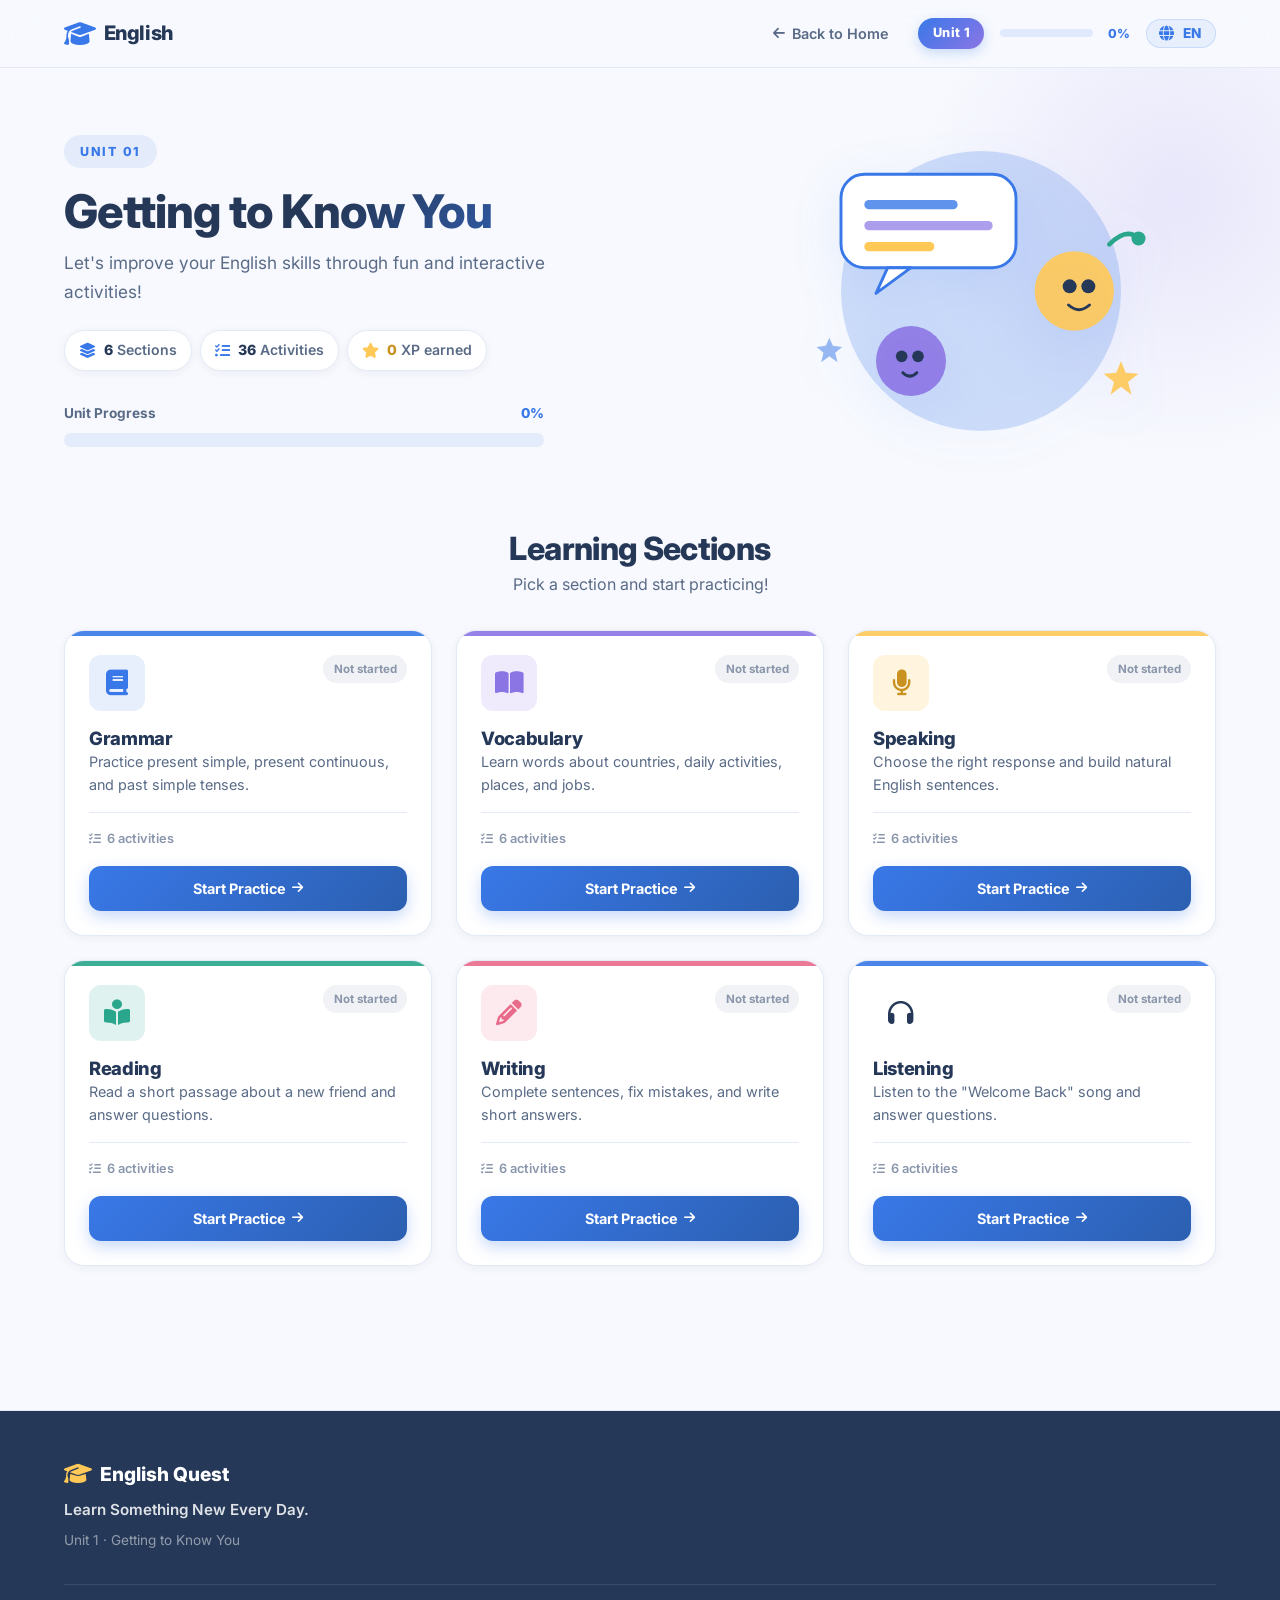
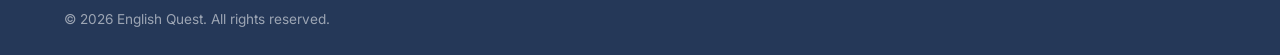
==== commit 4ff85e78: "edit home page unit-1 number of Activities & Sections" ====
--- a/unit-1/unit-1.html
+++ b/unit-1/unit-1.html
@@ -63,11 +63,11 @@
           <div class="unit-hero-meta">
             <div class="meta-chip">
               <i class="fa-solid fa-layer-group"></i>
-              <span><strong>5</strong> <span id="heroSectionsLabel">Sections</span></span>
+              <span><strong>6</strong> <span id="heroSectionsLabel">Sections</span></span>
             </div>
             <div class="meta-chip">
               <i class="fa-solid fa-list-check"></i>
-              <span><strong>30</strong> <span id="heroActivitiesLabel">Activities</span></span>
+              <span><strong>36</strong> <span id="heroActivitiesLabel">Activities</span></span>
             </div>
             <div class="meta-chip meta-xp">
               <i class="fa-solid fa-star"></i>
